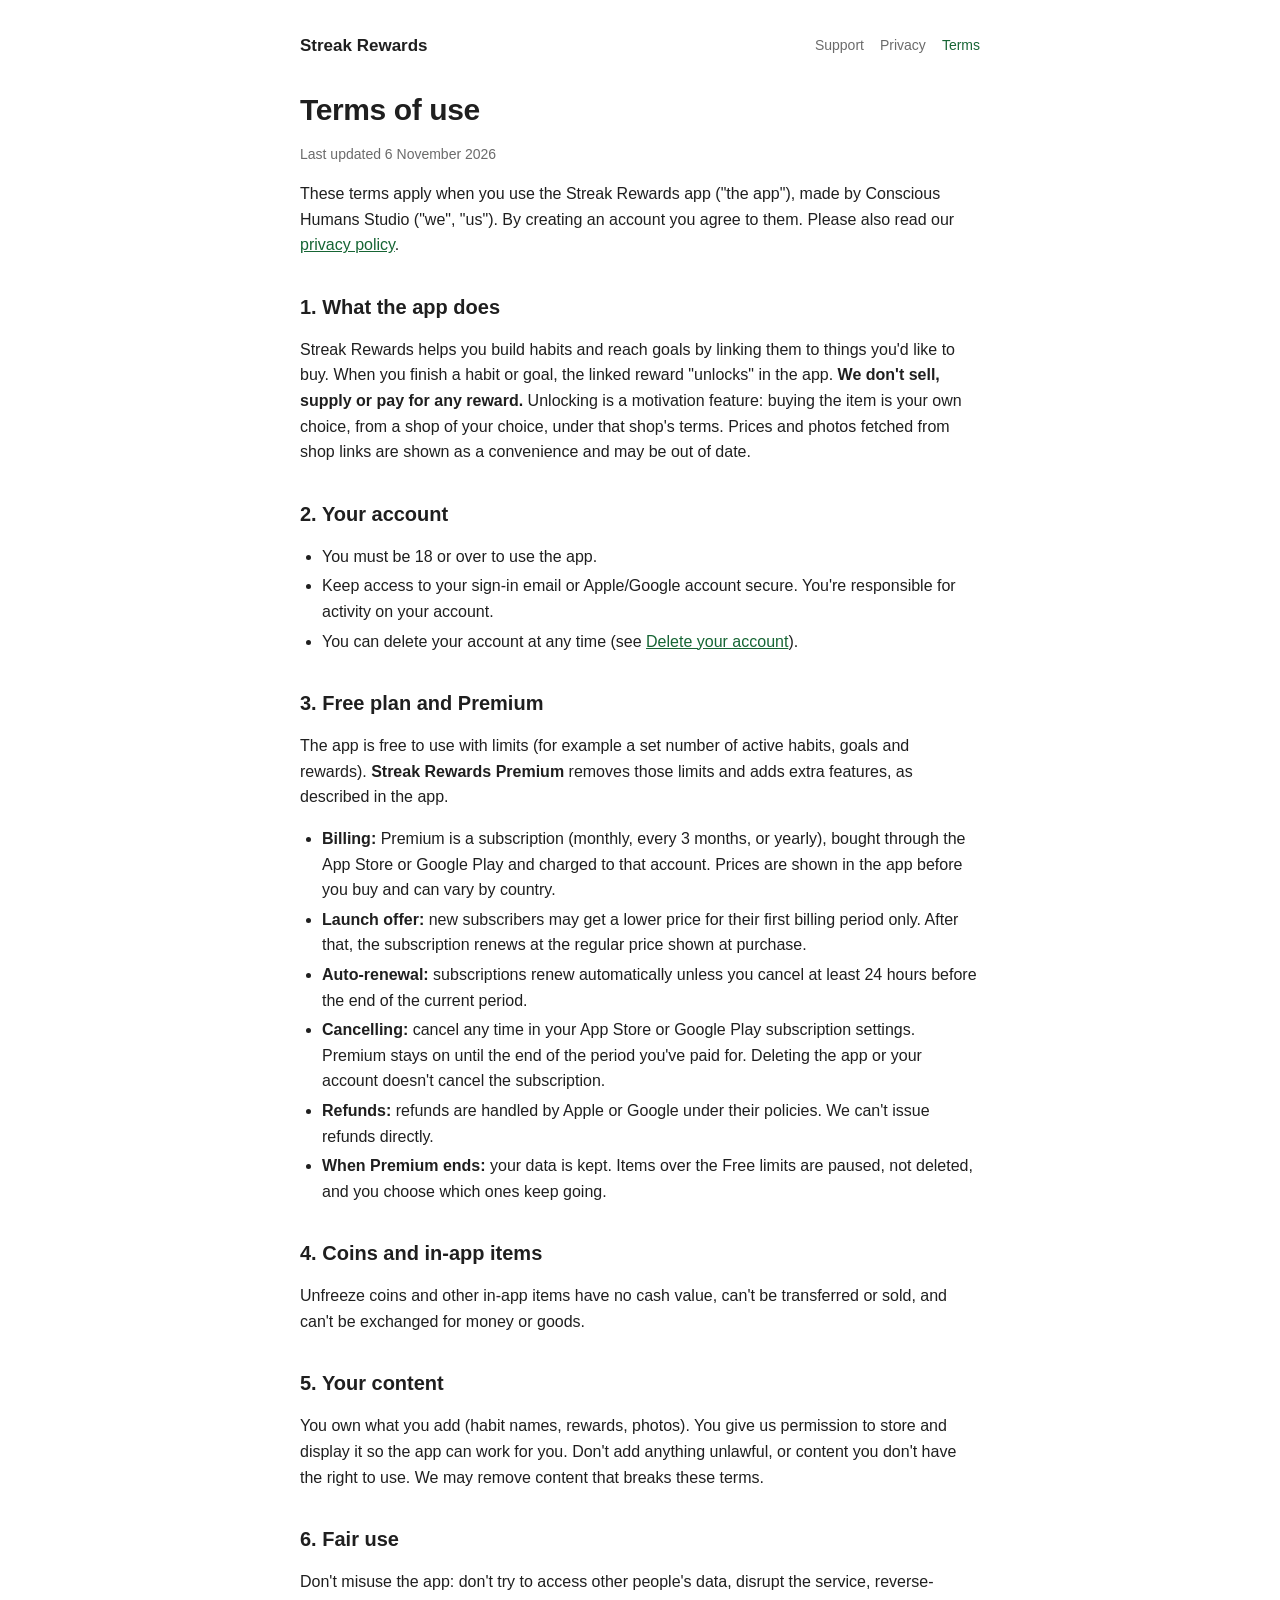
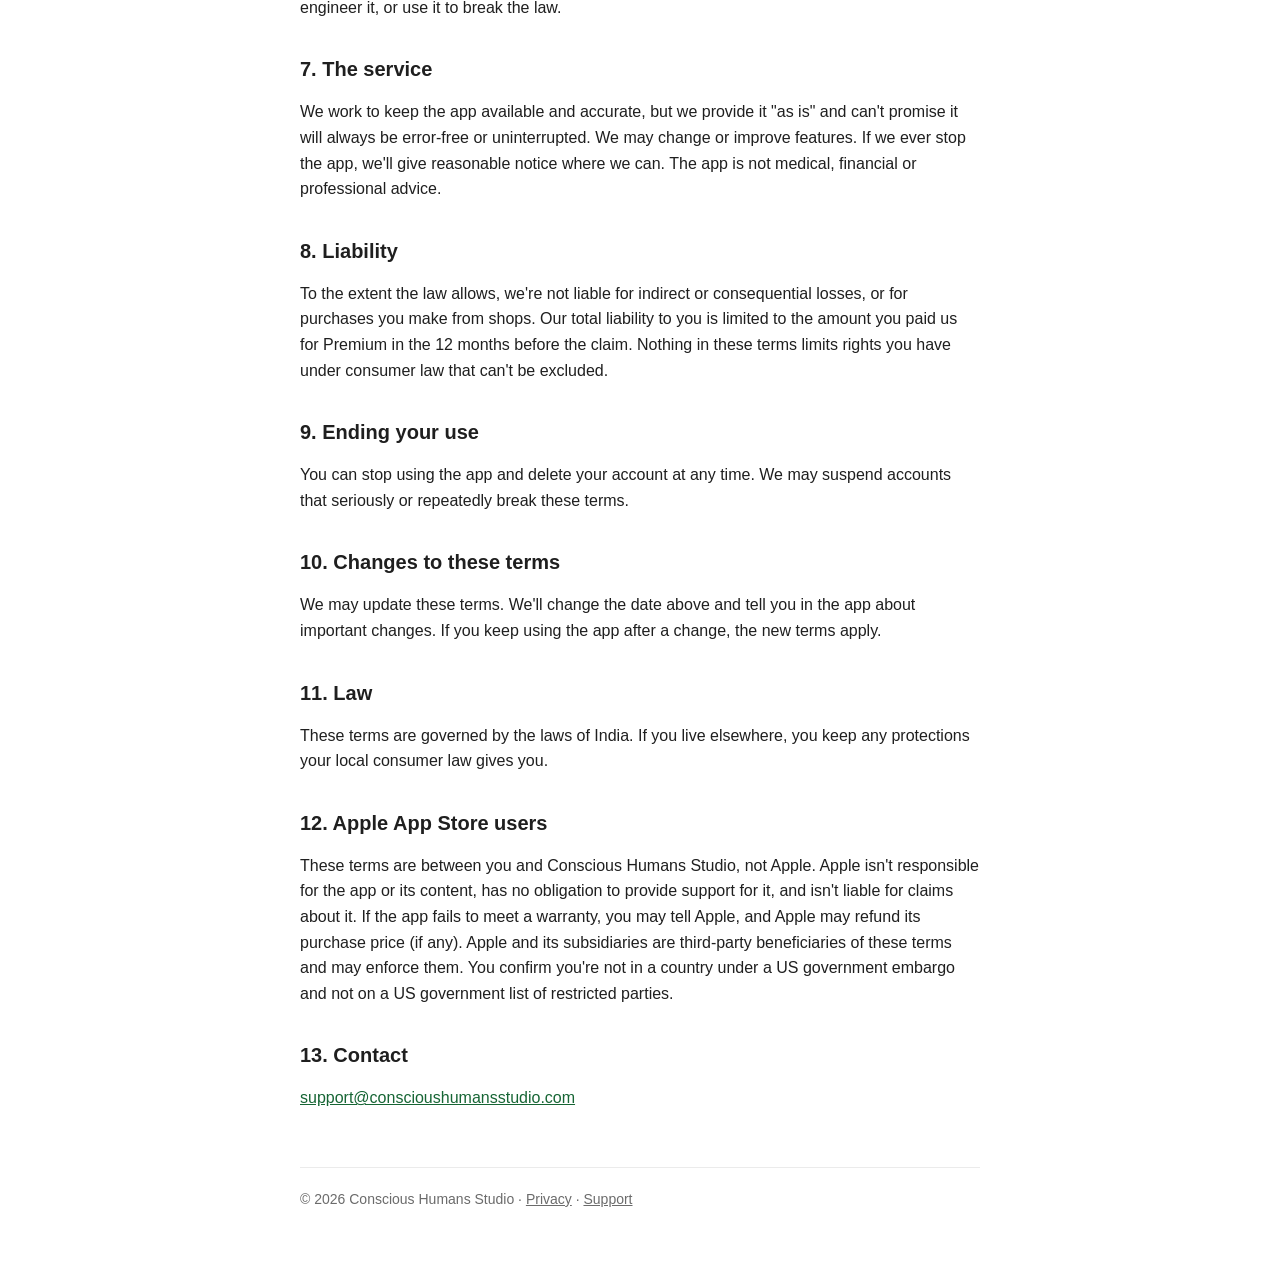
==== streakrewards/terms/index.html @ c20d58d0 "Conscious Humans Studio website: studio home and Streak Rewards pages (privacy, terms, support, dele" ====
<!doctype html>
<html lang="en">
<head>
  <meta charset="utf-8">
  <meta name="viewport" content="width=device-width, initial-scale=1">
  <title>Terms of use · Streak Rewards</title>
  <meta name="description" content="The terms for using Streak Rewards and Streak Rewards Premium.">
  <link rel="stylesheet" href="/assets/site.css">
</head>
<body>
  <div class="wrap">
    <header class="site">
      <a class="brand" href="/streakrewards/">Streak Rewards</a>
      <nav class="links">
        <a href="/streakrewards/support/">Support</a>
        <a href="/streakrewards/privacy/">Privacy</a>
        <a href="/streakrewards/terms/" aria-current="page">Terms</a>
      </nav>
    </header>

    <h1>Terms of use</h1>
    <p class="muted">Last updated 6 November 2026</p>

    <p>These terms apply when you use the Streak Rewards app ("the app"), made by Conscious Humans Studio ("we", "us"). By creating an account you agree to them. Please also read our <a href="/streakrewards/privacy/">privacy policy</a>.</p>

    <h2>1. What the app does</h2>
    <p>Streak Rewards helps you build habits and reach goals by linking them to things you'd like to buy. When you finish a habit or goal, the linked reward "unlocks" in the app. <strong>We don't sell, supply or pay for any reward.</strong> Unlocking is a motivation feature: buying the item is your own choice, from a shop of your choice, under that shop's terms. Prices and photos fetched from shop links are shown as a convenience and may be out of date.</p>

    <h2>2. Your account</h2>
    <ul>
      <li>You must be 18 or over to use the app.</li>
      <li>Keep access to your sign-in email or Apple/Google account secure. You're responsible for activity on your account.</li>
      <li>You can delete your account at any time (see <a href="/streakrewards/delete-account/">Delete your account</a>).</li>
    </ul>

    <h2>3. Free plan and Premium</h2>
    <p>The app is free to use with limits (for example a set number of active habits, goals and rewards). <strong>Streak Rewards Premium</strong> removes those limits and adds extra features, as described in the app.</p>
    <ul>
      <li><strong>Billing:</strong> Premium is a subscription (monthly, every 3 months, or yearly), bought through the App Store or Google Play and charged to that account. Prices are shown in the app before you buy and can vary by country.</li>
      <li><strong>Launch offer:</strong> new subscribers may get a lower price for their first billing period only. After that, the subscription renews at the regular price shown at purchase.</li>
      <li><strong>Auto-renewal:</strong> subscriptions renew automatically unless you cancel at least 24 hours before the end of the current period.</li>
      <li><strong>Cancelling:</strong> cancel any time in your App Store or Google Play subscription settings. Premium stays on until the end of the period you've paid for. Deleting the app or your account doesn't cancel the subscription.</li>
      <li><strong>Refunds:</strong> refunds are handled by Apple or Google under their policies. We can't issue refunds directly.</li>
      <li><strong>When Premium ends:</strong> your data is kept. Items over the Free limits are paused, not deleted, and you choose which ones keep going.</li>
    </ul>

    <h2>4. Coins and in-app items</h2>
    <p>Unfreeze coins and other in-app items have no cash value, can't be transferred or sold, and can't be exchanged for money or goods.</p>

    <h2>5. Your content</h2>
    <p>You own what you add (habit names, rewards, photos). You give us permission to store and display it so the app can work for you. Don't add anything unlawful, or content you don't have the right to use. We may remove content that breaks these terms.</p>

    <h2>6. Fair use</h2>
    <p>Don't misuse the app: don't try to access other people's data, disrupt the service, reverse-engineer it, or use it to break the law.</p>

    <h2>7. The service</h2>
    <p>We work to keep the app available and accurate, but we provide it "as is" and can't promise it will always be error-free or uninterrupted. We may change or improve features. If we ever stop the app, we'll give reasonable notice where we can. The app is not medical, financial or professional advice.</p>

    <h2>8. Liability</h2>
    <p>To the extent the law allows, we're not liable for indirect or consequential losses, or for purchases you make from shops. Our total liability to you is limited to the amount you paid us for Premium in the 12 months before the claim. Nothing in these terms limits rights you have under consumer law that can't be excluded.</p>

    <h2>9. Ending your use</h2>
    <p>You can stop using the app and delete your account at any time. We may suspend accounts that seriously or repeatedly break these terms.</p>

    <h2>10. Changes to these terms</h2>
    <p>We may update these terms. We'll change the date above and tell you in the app about important changes. If you keep using the app after a change, the new terms apply.</p>

    <h2>11. Law</h2>
    <p>These terms are governed by the laws of India. If you live elsewhere, you keep any protections your local consumer law gives you.</p>

    <h2>12. Apple App Store users</h2>
    <p>These terms are between you and Conscious Humans Studio, not Apple. Apple isn't responsible for the app or its content, has no obligation to provide support for it, and isn't liable for claims about it. If the app fails to meet a warranty, you may tell Apple, and Apple may refund its purchase price (if any). Apple and its subsidiaries are third-party beneficiaries of these terms and may enforce them. You confirm you're not in a country under a US government embargo and not on a US government list of restricted parties.</p>

    <h2>13. Contact</h2>
    <p><a href="mailto:support@conscioushumansstudio.com">support@conscioushumansstudio.com</a></p>

    <footer class="site">
      © 2026 Conscious Humans Studio · <a href="/streakrewards/privacy/">Privacy</a> · <a href="/streakrewards/support/">Support</a>
    </footer>
  </div>
</body>
</html>
---- assets/site.css ----
/* Conscious Humans Studio — shared styles. Colours follow the Streak Rewards design system v6. */
:root {
  --page: #ffffff;
  --surface: #ffffff;
  --sunken: #f4f4f4;
  --border: #ebebeb;
  --ink: #1f1f1f;
  --ink-soft: #6b6b6b;
  --green: #15803d;
  --green-ink: #166534;
  --green-soft: #dcf1e2;
  --shadow: 3px 3px 6px rgba(0, 0, 0, 0.09), 12px 12px 40px -6px rgba(0, 0, 0, 0.06);
}
@media (prefers-color-scheme: dark) {
  :root {
    --page: #121212;
    --surface: #222222;
    --sunken: #181818;
    --border: #333333;
    --ink: #ededed;
    --ink-soft: #a3a3a3;
    --green: #5bcb82;
    --green-ink: #5bcb82;
    --green-soft: #183322;
    --shadow: none;
  }
}
* { box-sizing: border-box; }
html { -webkit-text-size-adjust: 100%; }
body {
  margin: 0;
  background: var(--page);
  color: var(--ink);
  font: 16px/1.6 -apple-system, BlinkMacSystemFont, "Segoe UI", Inter, Roboto, "Helvetica Neue", Arial, sans-serif;
}
.wrap { max-width: 720px; margin: 0 auto; padding: 32px 20px 64px; }
header.site { display: flex; align-items: center; justify-content: space-between; gap: 12px; flex-wrap: wrap; margin-bottom: 32px; }
header.site a.brand { color: var(--ink); text-decoration: none; font-weight: 700; font-size: 17px; }
nav.links { display: flex; gap: 16px; flex-wrap: wrap; font-size: 14px; }
nav.links a { color: var(--ink-soft); text-decoration: none; }
nav.links a[aria-current="page"], nav.links a:hover { color: var(--green-ink); }
h1 { font-size: 30px; line-height: 1.25; margin: 0 0 8px; letter-spacing: -0.4px; }
h2 { font-size: 20px; line-height: 1.35; margin: 36px 0 8px; }
h3 { font-size: 17px; margin: 24px 0 6px; }
p, li { color: var(--ink); }
.muted { color: var(--ink-soft); font-size: 14px; }
a { color: var(--green-ink); }
ul, ol { padding-left: 22px; }
li { margin: 4px 0; }
.card {
  background: var(--surface);
  border: 1px solid var(--border);
  border-radius: 20px;
  box-shadow: var(--shadow);
  padding: 20px 22px;
  margin: 20px 0;
}
.card h2:first-child, .card h3:first-child { margin-top: 0; }
.pill { display: inline-block; margin-bottom: 12px; background: var(--green-soft); color: var(--green-ink); border-radius: 999px; padding: 2px 12px; font-size: 13px; font-weight: 600; }
.grid { display: grid; grid-template-columns: repeat(auto-fit, minmax(200px, 1fr)); gap: 14px; margin: 20px 0; }
.grid .card { margin: 0; }
.grid a.card { display: block; color: var(--ink); text-decoration: none; }
.grid a.card strong { display: block; margin-bottom: 4px; }
.grid a.card span { color: var(--ink-soft); font-size: 14px; }
table { border-collapse: collapse; width: 100%; font-size: 15px; margin: 12px 0; }
th, td { text-align: left; vertical-align: top; padding: 10px 8px; border-bottom: 1px solid var(--border); }
th { color: var(--ink-soft); font-weight: 600; font-size: 13px; }
.table-scroll { overflow-x: auto; }
footer.site { margin-top: 56px; padding-top: 20px; border-top: 1px solid var(--border); color: var(--ink-soft); font-size: 14px; }
footer.site a { color: var(--ink-soft); }
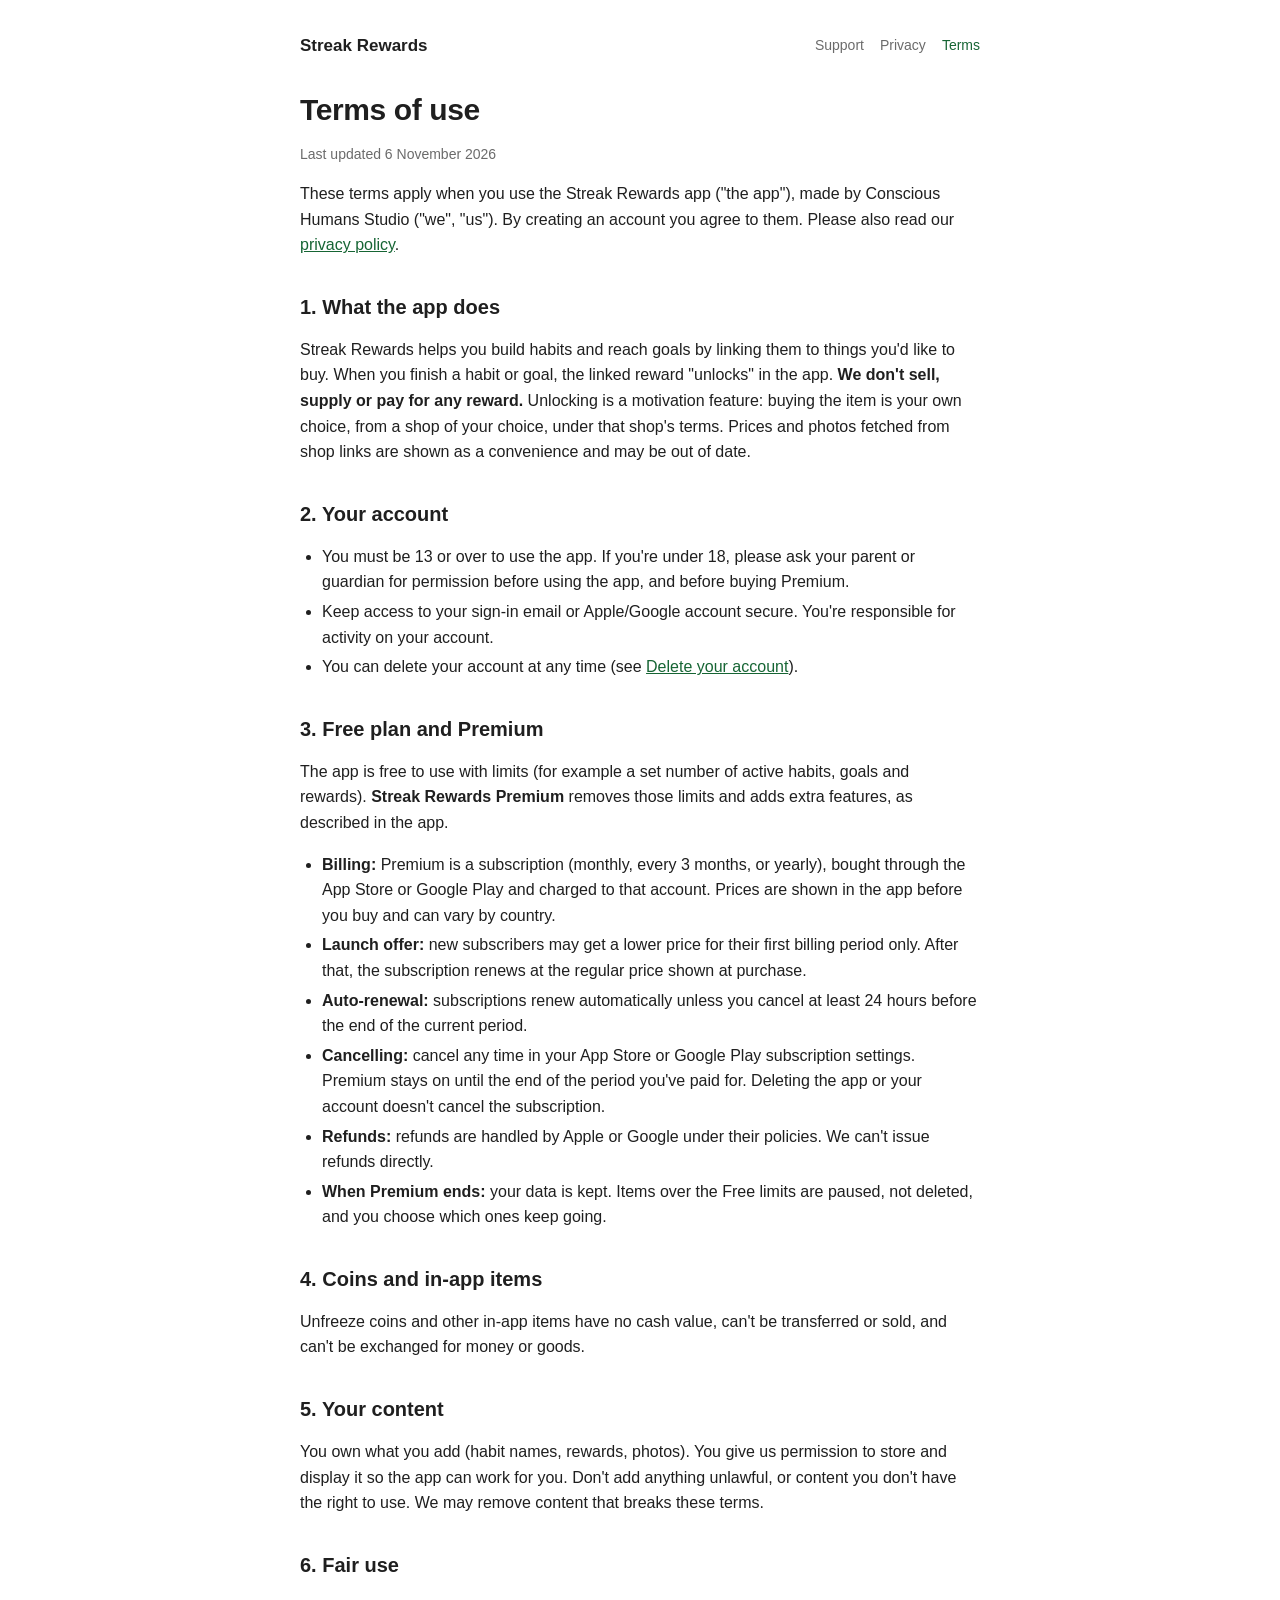
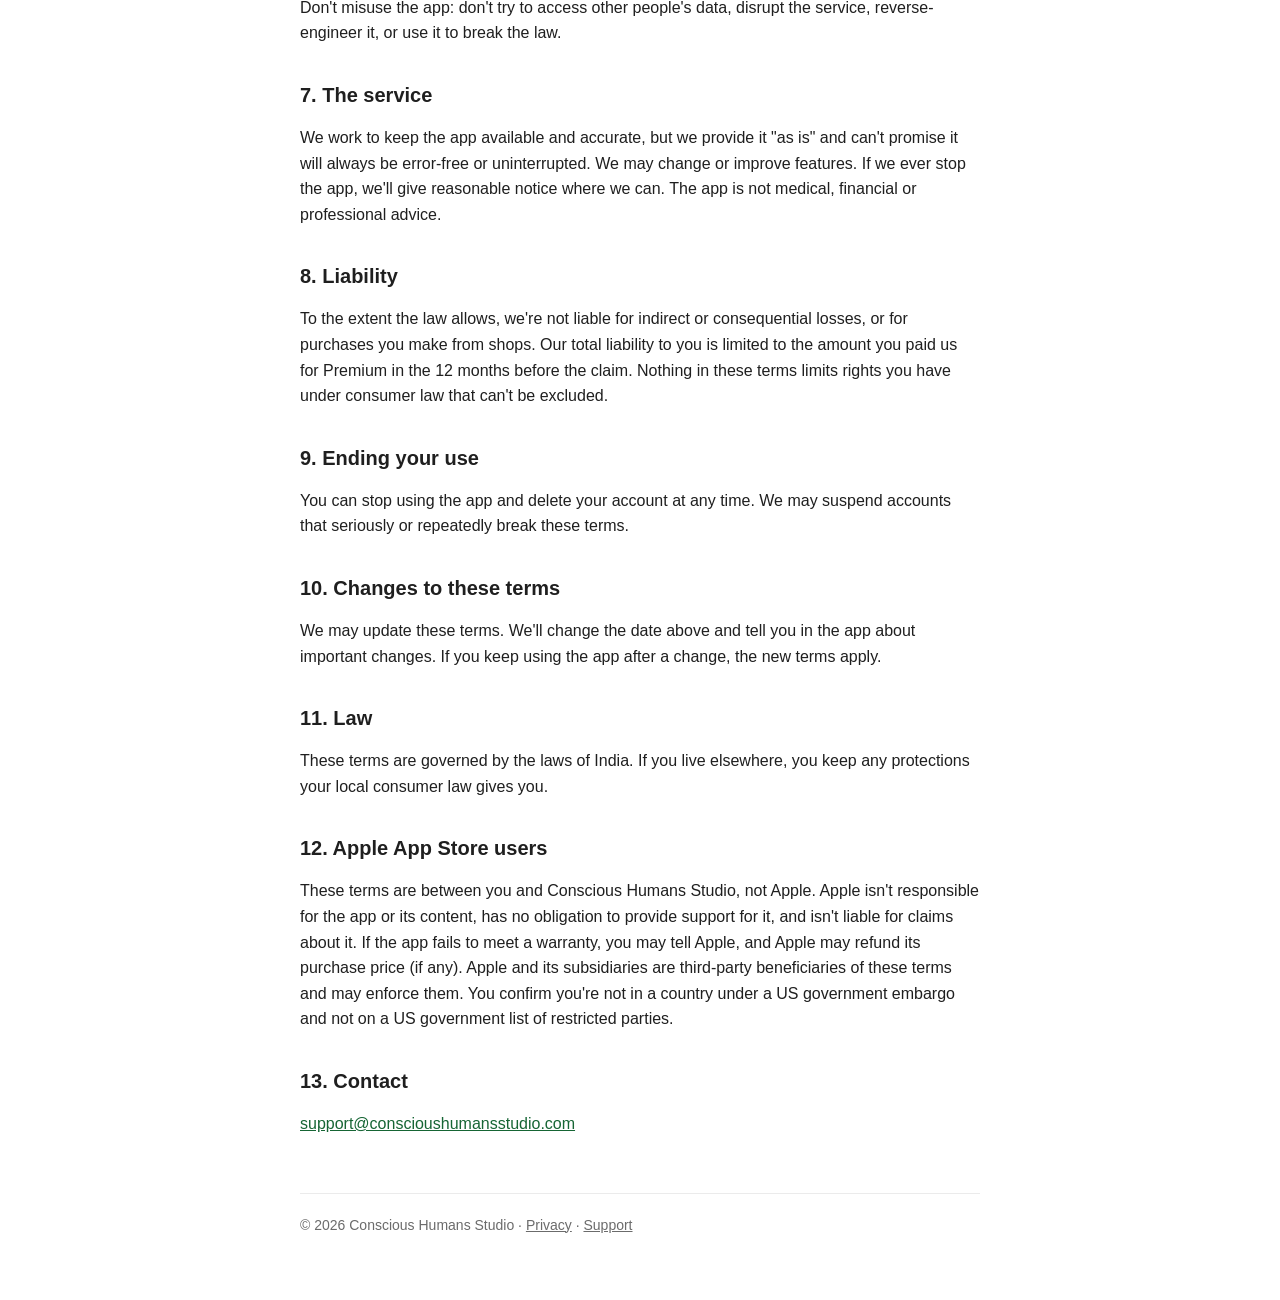
==== commit e698ea79: "Teens: ask a parent or guardian for permission (no in-app consent step)" ====
--- a/streakrewards/terms/index.html
+++ b/streakrewards/terms/index.html
@@ -28,7 +28,7 @@
 
     <h2>2. Your account</h2>
     <ul>
-      <li>You must be 18 or over to use the app.</li>
+      <li>You must be 13 or over to use the app. If you're under 18, please ask your parent or guardian for permission before using the app, and before buying Premium.</li>
       <li>Keep access to your sign-in email or Apple/Google account secure. You're responsible for activity on your account.</li>
       <li>You can delete your account at any time (see <a href="/streakrewards/delete-account/">Delete your account</a>).</li>
     </ul>
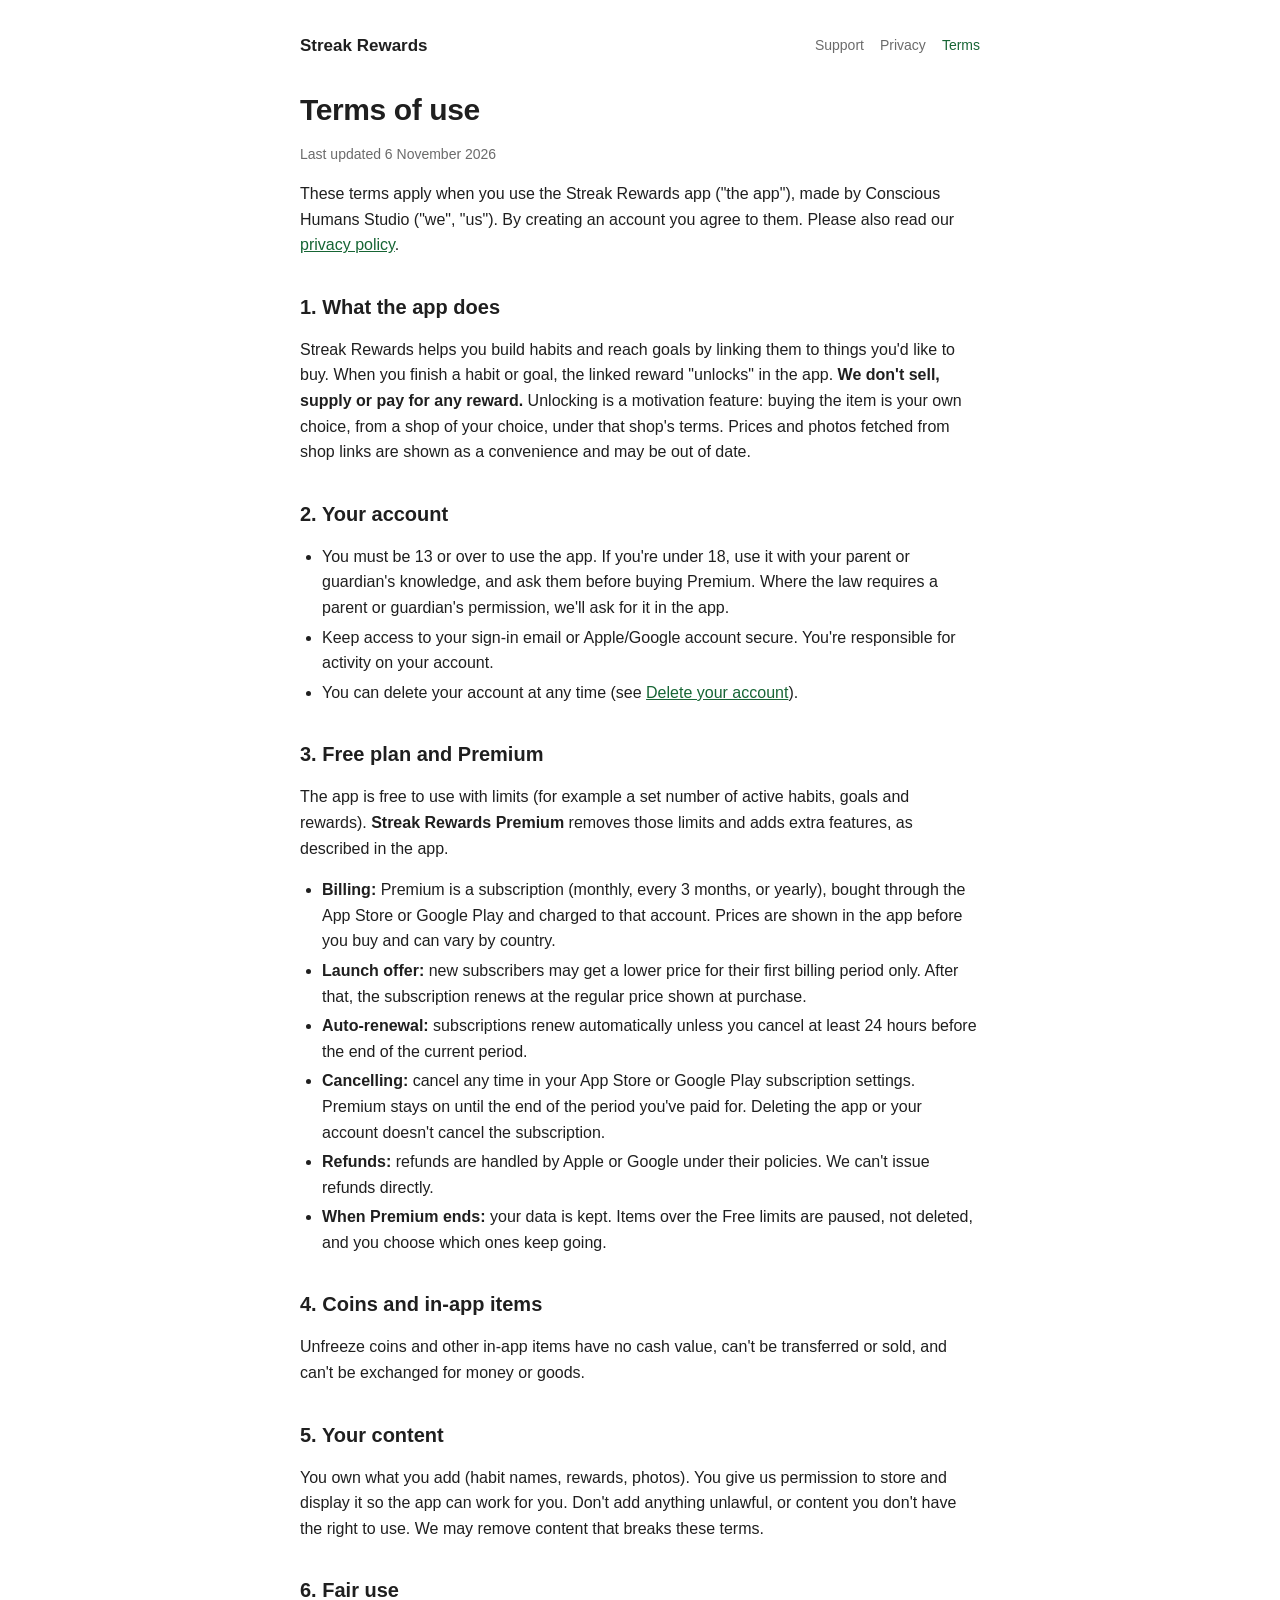
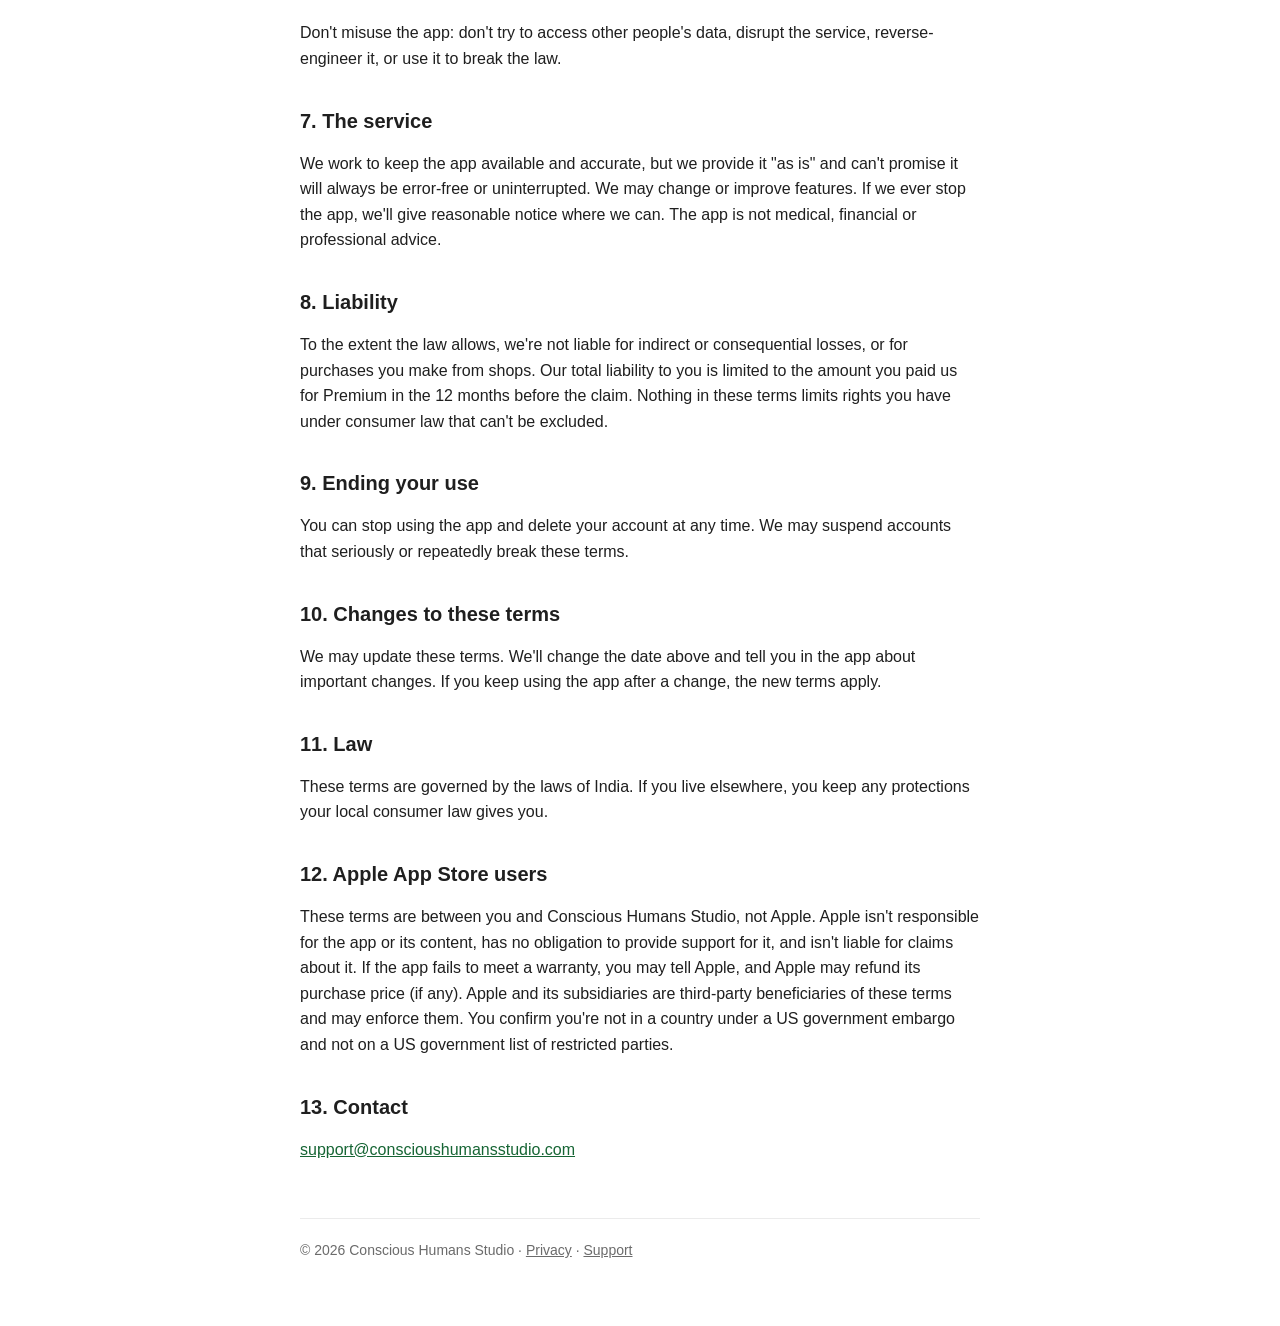
==== commit c1da89ed: "Cover teens: 13+, birth year at sign-up, no analytics or tracking for under-18s, parent/guardian wor" ====
--- a/streakrewards/terms/index.html
+++ b/streakrewards/terms/index.html
@@ -28,7 +28,7 @@
 
     <h2>2. Your account</h2>
     <ul>
-      <li>You must be 13 or over to use the app. If you're under 18, please ask your parent or guardian for permission before using the app, and before buying Premium.</li>
+      <li>You must be 13 or over to use the app. If you're under 18, use it with your parent or guardian's knowledge, and ask them before buying Premium. Where the law requires a parent or guardian's permission, we'll ask for it in the app.</li>
       <li>Keep access to your sign-in email or Apple/Google account secure. You're responsible for activity on your account.</li>
       <li>You can delete your account at any time (see <a href="/streakrewards/delete-account/">Delete your account</a>).</li>
     </ul>
